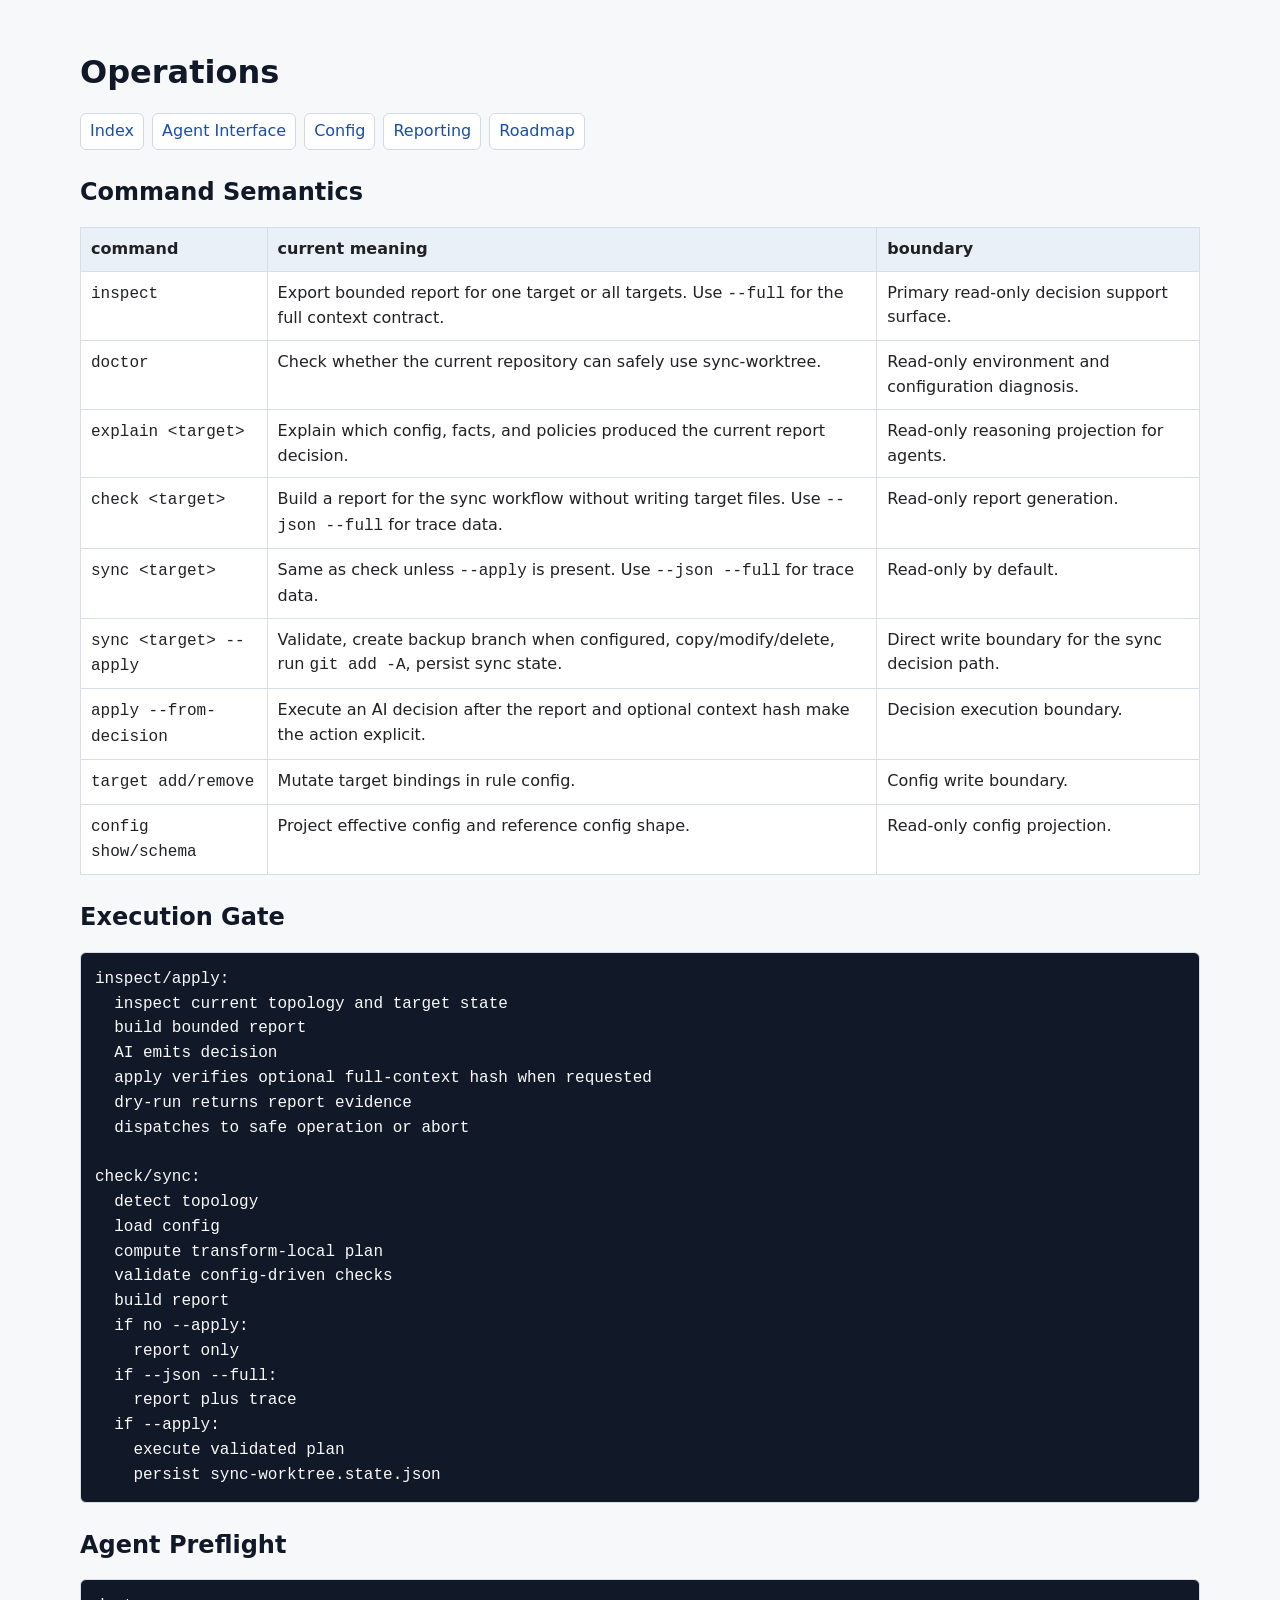
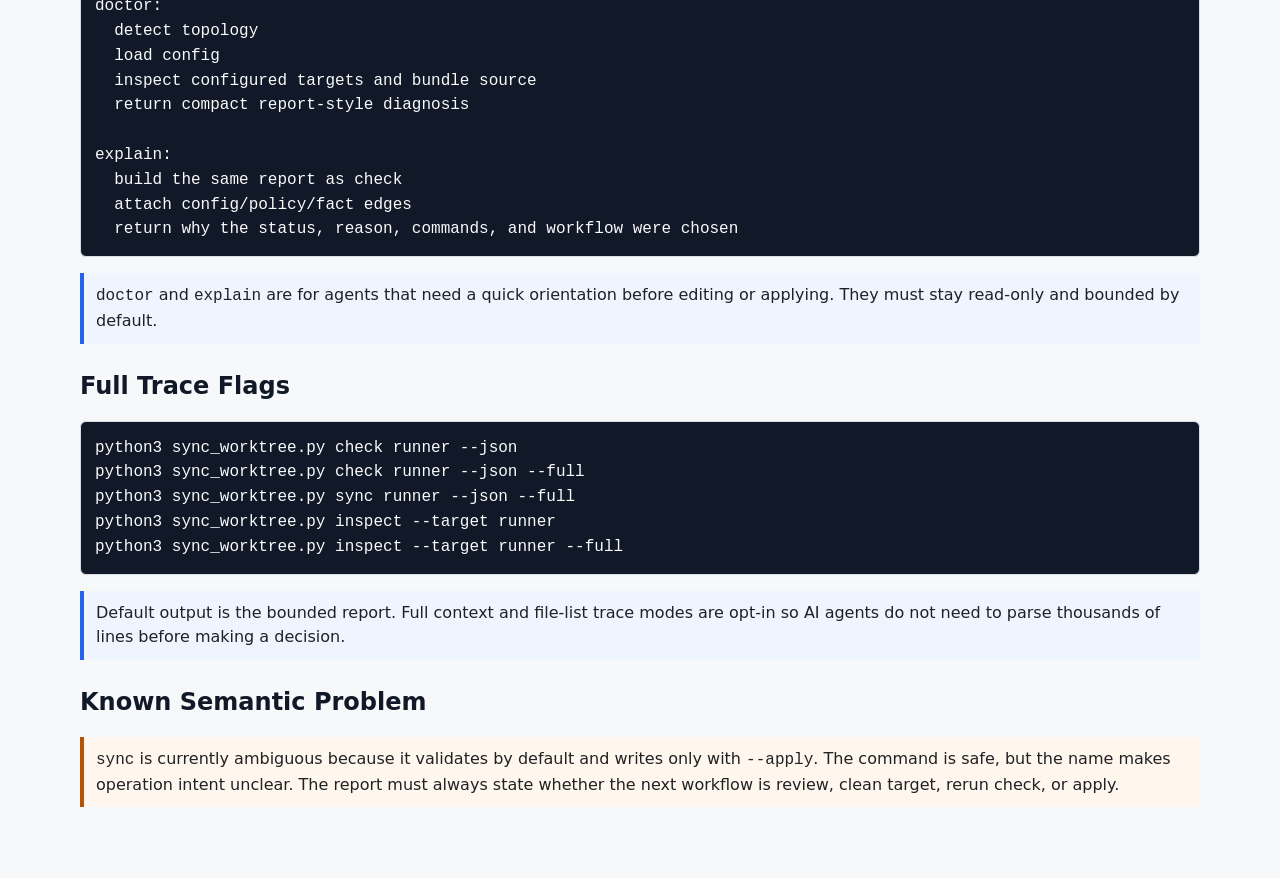
==== docs/handbook/operations.html @ 4d959f2e "feat: release 0.5.18 agent preflight runtime" ====
<!doctype html>
<html lang="en">
<head>
  <meta charset="utf-8">
  <title>Operations - sync-worktree</title>
  <link rel="stylesheet" href="handbook.css">
</head>
<body>
<main>
  <h1>Operations</h1>
  <nav><a href="index.html">Index</a><a href="agent-interface.html">Agent Interface</a><a href="config.html">Config</a><a href="reporting.html">Reporting</a><a href="roadmap.html">Roadmap</a></nav>

  <section>
    <h2>Command Semantics</h2>
    <table>
      <thead><tr><th>command</th><th>current meaning</th><th>boundary</th></tr></thead>
      <tbody>
        <tr><td><code>inspect</code></td><td>Export bounded report for one target or all targets. Use <code>--full</code> for the full context contract.</td><td>Primary read-only decision support surface.</td></tr>
        <tr><td><code>doctor</code></td><td>Check whether the current repository can safely use sync-worktree.</td><td>Read-only environment and configuration diagnosis.</td></tr>
        <tr><td><code>explain &lt;target&gt;</code></td><td>Explain which config, facts, and policies produced the current report decision.</td><td>Read-only reasoning projection for agents.</td></tr>
        <tr><td><code>check &lt;target&gt;</code></td><td>Build a report for the sync workflow without writing target files. Use <code>--json --full</code> for trace data.</td><td>Read-only report generation.</td></tr>
        <tr><td><code>sync &lt;target&gt;</code></td><td>Same as check unless <code>--apply</code> is present. Use <code>--json --full</code> for trace data.</td><td>Read-only by default.</td></tr>
        <tr><td><code>sync &lt;target&gt; --apply</code></td><td>Validate, create backup branch when configured, copy/modify/delete, run <code>git add -A</code>, persist sync state.</td><td>Direct write boundary for the sync decision path.</td></tr>
        <tr><td><code>apply --from-decision</code></td><td>Execute an AI decision after the report and optional context hash make the action explicit.</td><td>Decision execution boundary.</td></tr>
        <tr><td><code>target add/remove</code></td><td>Mutate target bindings in rule config.</td><td>Config write boundary.</td></tr>
        <tr><td><code>config show/schema</code></td><td>Project effective config and reference config shape.</td><td>Read-only config projection.</td></tr>
      </tbody>
    </table>
  </section>

  <section>
    <h2>Execution Gate</h2>
    <pre><code>inspect/apply:
  inspect current topology and target state
  build bounded report
  AI emits decision
  apply verifies optional full-context hash when requested
  dry-run returns report evidence
  dispatches to safe operation or abort

check/sync:
  detect topology
  load config
  compute transform-local plan
  validate config-driven checks
  build report
  if no --apply:
    report only
  if --json --full:
    report plus trace
  if --apply:
    execute validated plan
    persist sync-worktree.state.json</code></pre>
  </section>

  <section>
    <h2>Agent Preflight</h2>
    <pre><code>doctor:
  detect topology
  load config
  inspect configured targets and bundle source
  return compact report-style diagnosis

explain:
  build the same report as check
  attach config/policy/fact edges
  return why the status, reason, commands, and workflow were chosen</code></pre>
    <p class="note"><code>doctor</code> and <code>explain</code> are for agents that need a quick orientation before editing or applying. They must stay read-only and bounded by default.</p>
  </section>

  <section>
    <h2>Full Trace Flags</h2>
    <pre><code>python3 sync_worktree.py check runner --json
python3 sync_worktree.py check runner --json --full
python3 sync_worktree.py sync runner --json --full
python3 sync_worktree.py inspect --target runner
python3 sync_worktree.py inspect --target runner --full</code></pre>
    <p class="note">Default output is the bounded report. Full context and file-list trace modes are opt-in so AI agents do not need to parse thousands of lines before making a decision.</p>
  </section>

  <section>
    <h2>Known Semantic Problem</h2>
    <p class="warn"><code>sync</code> is currently ambiguous because it validates by default and writes only with <code>--apply</code>. The command is safe, but the name makes operation intent unclear. The report must always state whether the next workflow is review, clean target, rerun check, or apply.</p>
  </section>
</main>
</body>
</html>
---- docs/handbook/handbook.css ----
html {
  color-scheme: light;
}

body {
  margin: 0;
  font-family: system-ui, -apple-system, BlinkMacSystemFont, "Segoe UI", sans-serif;
  line-height: 1.55;
  color: #202124;
  background: #f7f8fa;
}

main {
  max-width: 1120px;
  margin: 0 auto;
  padding: 32px 24px 56px;
}

nav {
  display: flex;
  flex-wrap: wrap;
  gap: 8px;
  margin: 18px 0 28px;
}

nav a {
  color: #174ea6;
  text-decoration: none;
  border: 1px solid #d2d8e4;
  border-radius: 6px;
  padding: 5px 9px;
  background: #fff;
}

h1,
h2,
h3 {
  line-height: 1.2;
  color: #111827;
}

section {
  margin: 28px 0;
}

table {
  width: 100%;
  border-collapse: collapse;
  background: #fff;
}

th,
td {
  border: 1px solid #d8dee8;
  padding: 9px 10px;
  vertical-align: top;
}

th {
  text-align: left;
  background: #eaf0f8;
}

code,
pre {
  font-family: ui-monospace, SFMono-Regular, Menlo, Consolas, monospace;
}

pre {
  overflow: auto;
  padding: 14px;
  border: 1px solid #d8dee8;
  border-radius: 6px;
  background: #111827;
  color: #f9fafb;
}

.note {
  border-left: 4px solid #2563eb;
  background: #eef5ff;
  padding: 10px 12px;
}

.warn {
  border-left: 4px solid #b45309;
  background: #fff7ed;
  padding: 10px 12px;
}
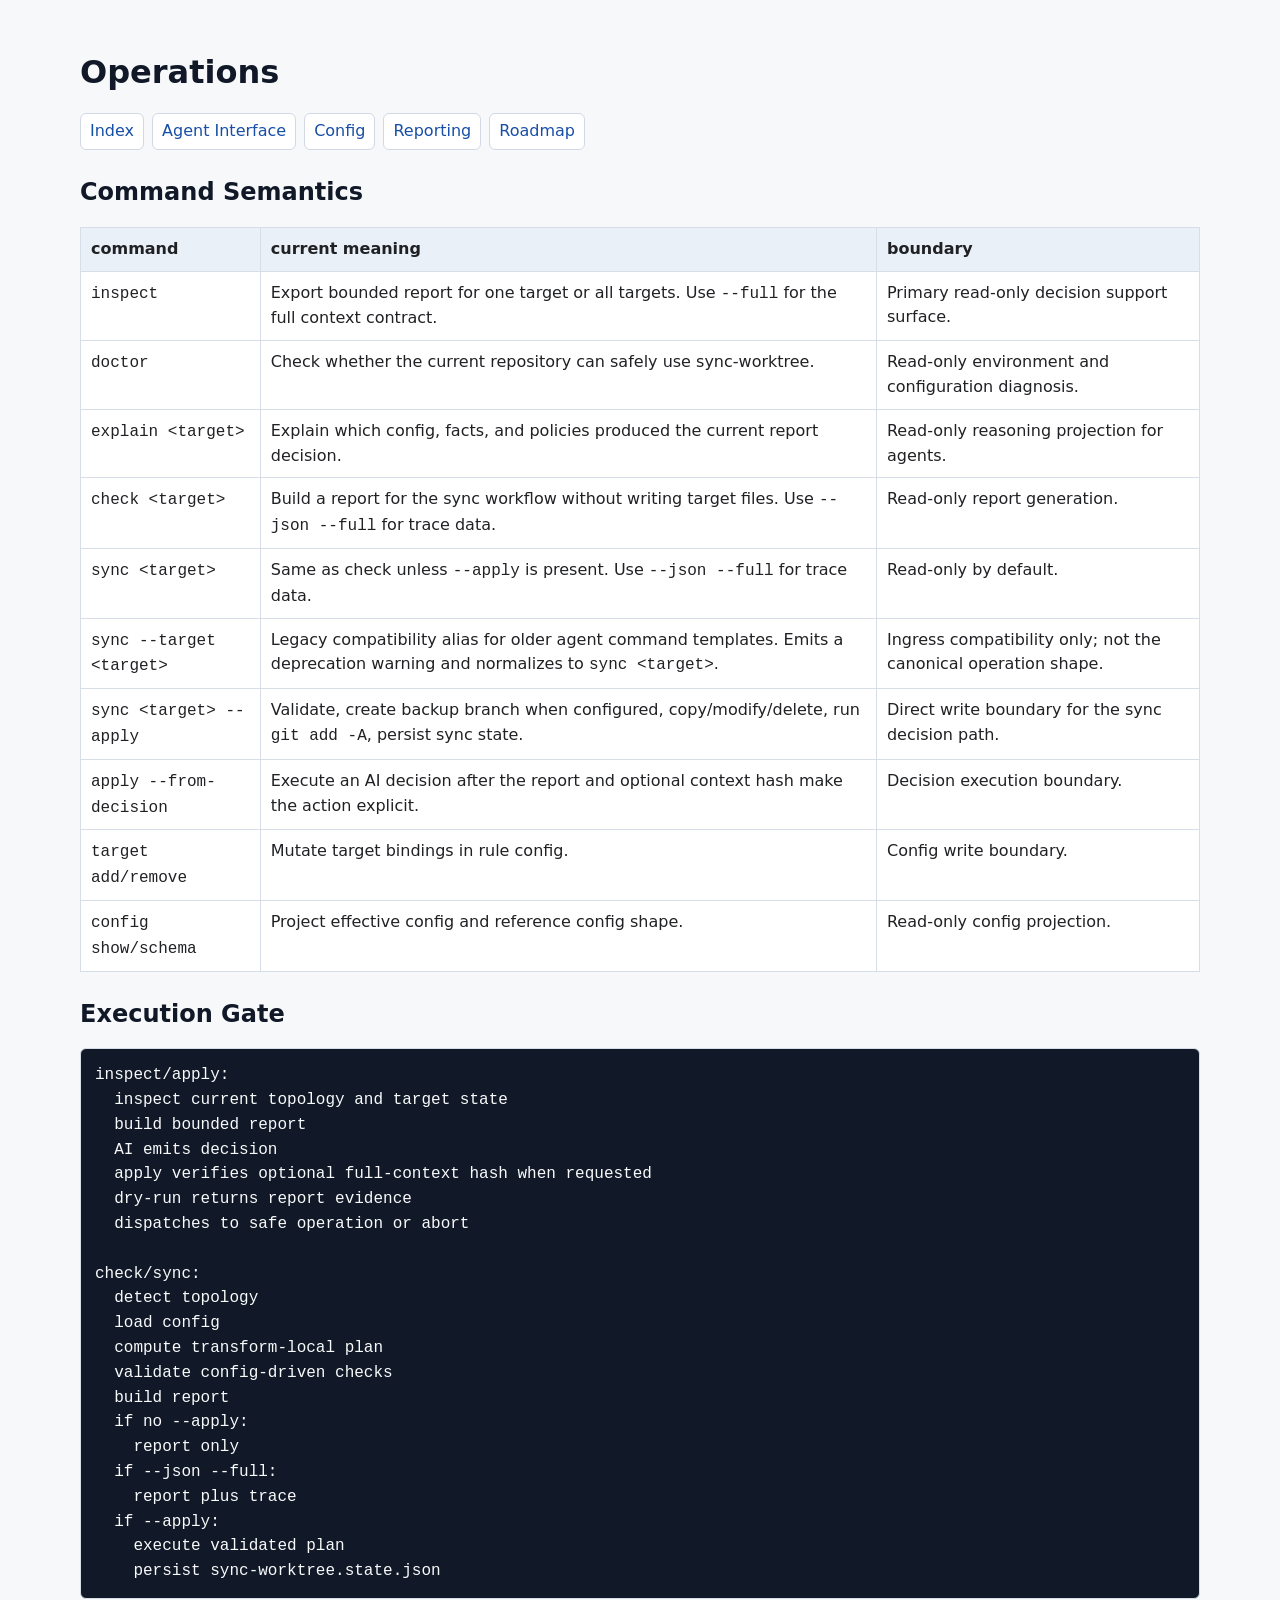
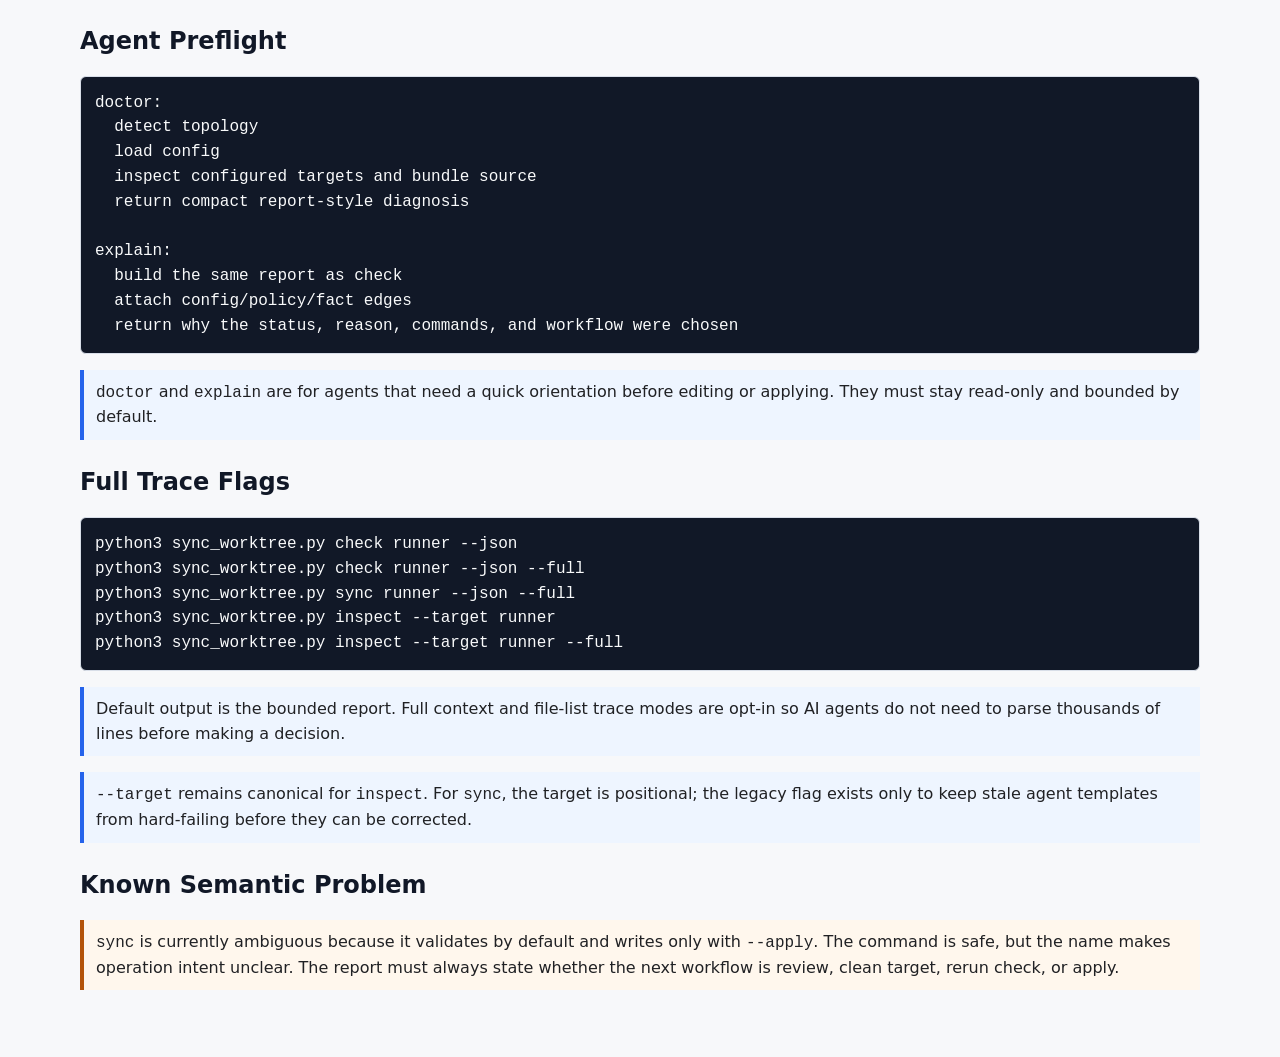
==== commit aacb8256: "release: sync-worktree v0.5.19" ====
--- a/docs/handbook/operations.html
+++ b/docs/handbook/operations.html
@@ -20,6 +20,7 @@
         <tr><td><code>explain &lt;target&gt;</code></td><td>Explain which config, facts, and policies produced the current report decision.</td><td>Read-only reasoning projection for agents.</td></tr>
         <tr><td><code>check &lt;target&gt;</code></td><td>Build a report for the sync workflow without writing target files. Use <code>--json --full</code> for trace data.</td><td>Read-only report generation.</td></tr>
         <tr><td><code>sync &lt;target&gt;</code></td><td>Same as check unless <code>--apply</code> is present. Use <code>--json --full</code> for trace data.</td><td>Read-only by default.</td></tr>
+        <tr><td><code>sync --target &lt;target&gt;</code></td><td>Legacy compatibility alias for older agent command templates. Emits a deprecation warning and normalizes to <code>sync &lt;target&gt;</code>.</td><td>Ingress compatibility only; not the canonical operation shape.</td></tr>
         <tr><td><code>sync &lt;target&gt; --apply</code></td><td>Validate, create backup branch when configured, copy/modify/delete, run <code>git add -A</code>, persist sync state.</td><td>Direct write boundary for the sync decision path.</td></tr>
         <tr><td><code>apply --from-decision</code></td><td>Execute an AI decision after the report and optional context hash make the action explicit.</td><td>Decision execution boundary.</td></tr>
         <tr><td><code>target add/remove</code></td><td>Mutate target bindings in rule config.</td><td>Config write boundary.</td></tr>
@@ -76,6 +77,7 @@
 python3 sync_worktree.py inspect --target runner
 python3 sync_worktree.py inspect --target runner --full</code></pre>
     <p class="note">Default output is the bounded report. Full context and file-list trace modes are opt-in so AI agents do not need to parse thousands of lines before making a decision.</p>
+    <p class="note"><code>--target</code> remains canonical for <code>inspect</code>. For <code>sync</code>, the target is positional; the legacy flag exists only to keep stale agent templates from hard-failing before they can be corrected.</p>
   </section>
 
   <section>
